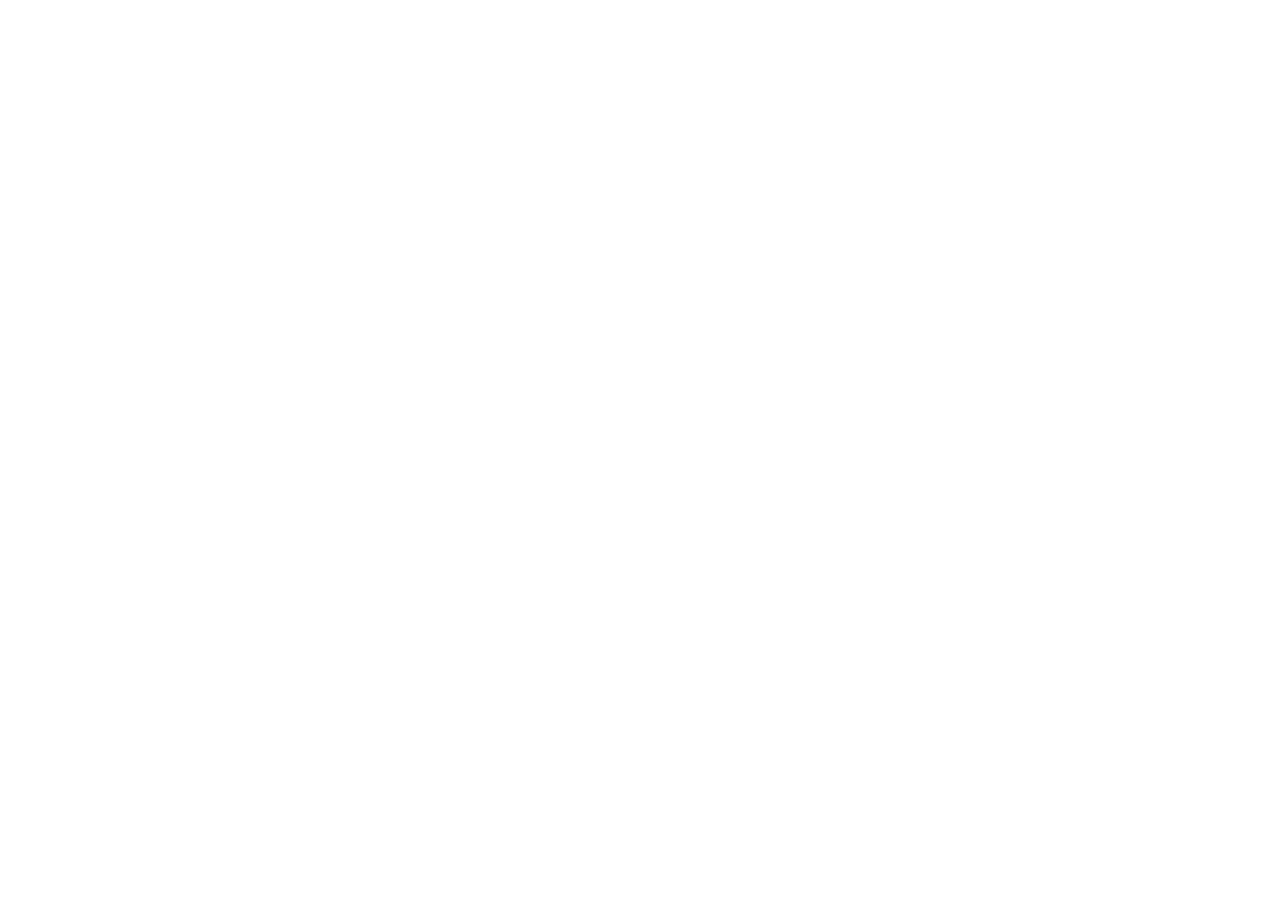
==== index.html @ 720f661f "donate today" ====
<!DOCTYPE html>
<html lang="en">
<head>
    <meta charset="UTF-8">
    <meta http-equiv="X-UA-Compatible" content="IE=edge">
    <meta name="viewport" content="width=device-width, initial-scale=1.0">
    <link rel="stylesheet" href="style.css">
    <title>Donate Today</title>
</head>
<body>
    
</body>
</html>
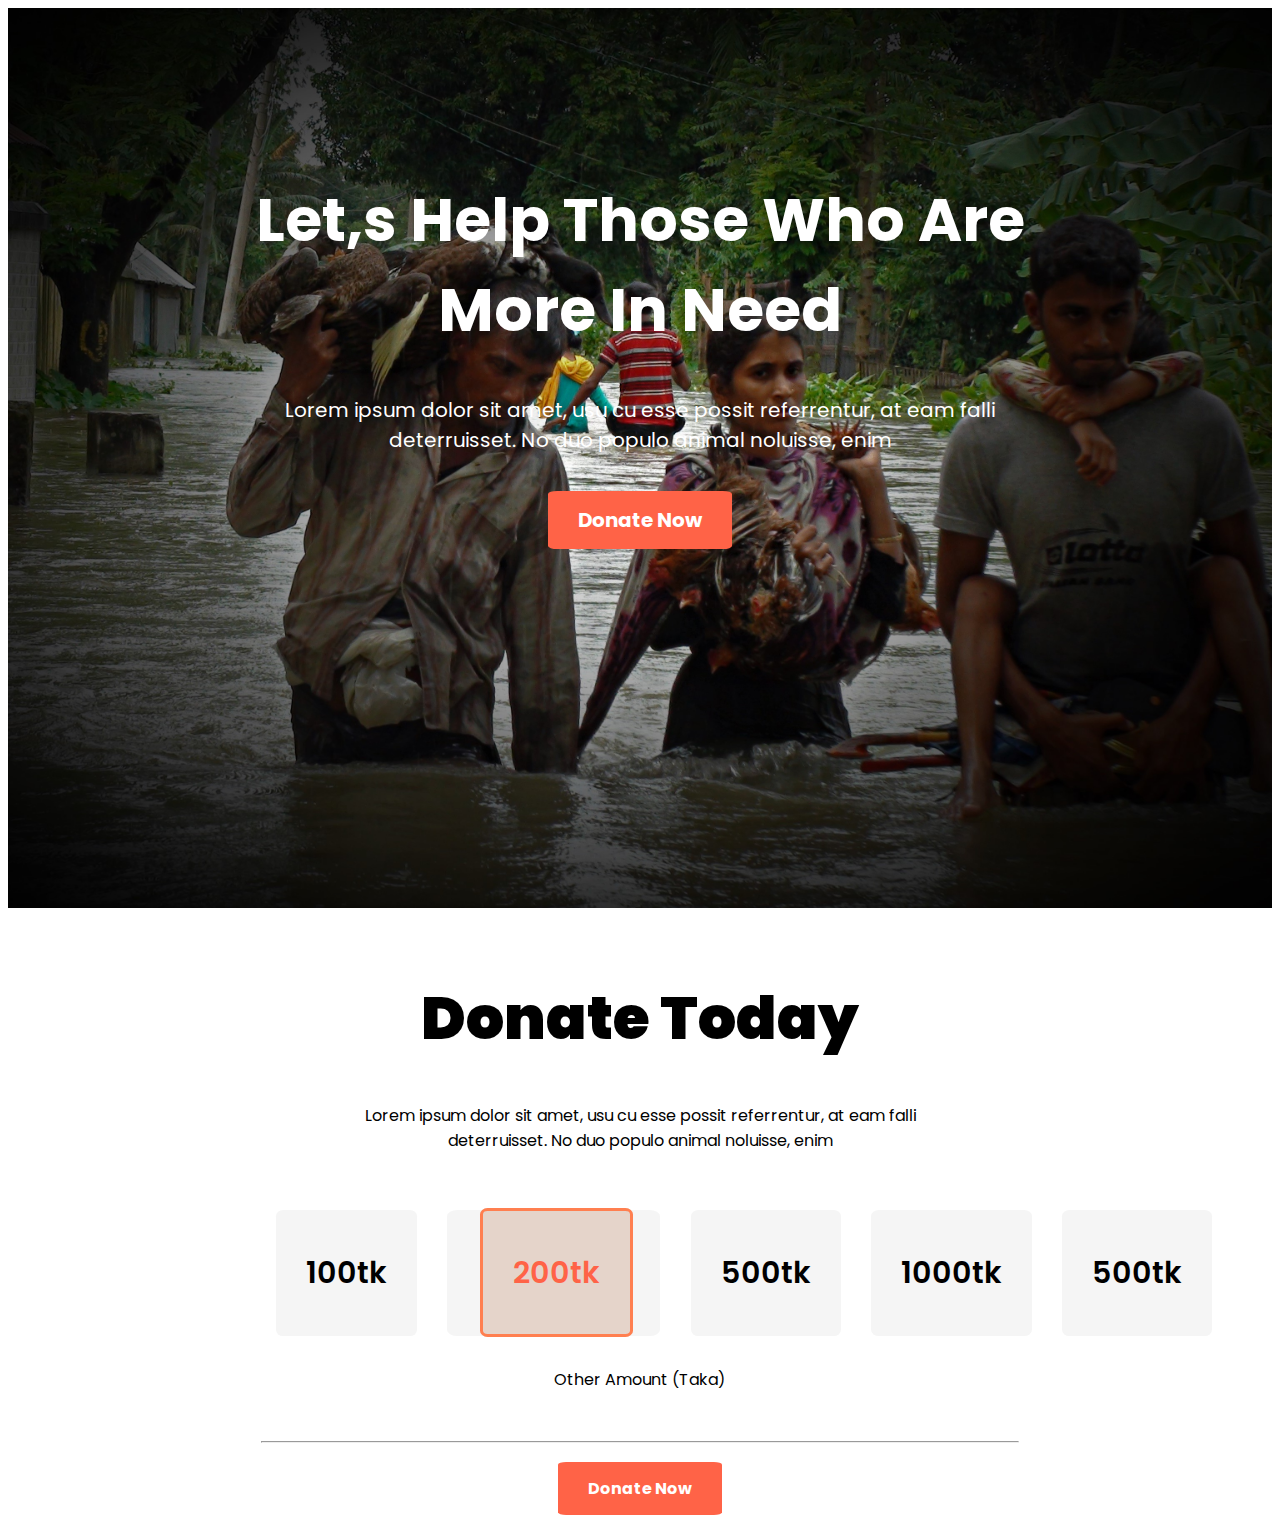
==== commit fa3f1f14: "add" ====
--- a/index.html
+++ b/index.html
@@ -4,10 +4,47 @@
     <meta charset="UTF-8">
     <meta http-equiv="X-UA-Compatible" content="IE=edge">
     <meta name="viewport" content="width=device-width, initial-scale=1.0">
+    <link rel="preconnect" href="https://fonts.googleapis.com">
+<link rel="preconnect" href="https://fonts.gstatic.com" crossorigin>
+<link href="https://fonts.googleapis.com/css2?family=Poppins&display=swap" rel="stylesheet">
     <link rel="stylesheet" href="style.css">
     <title>Donate Today</title>
 </head>
 <body>
+    <section class="top1">
+        <div class="lets-help">
+        <h1>Let,s Help Those Who Are <br> More In Need</h1>
+        <p>Lorem ipsum dolor sit amet, usu cu esse possit referrentur, at eam falli <br> deterruisset. No duo populo animal noluisse, enim</p><br>
+        <a class="donate1" target="_blank" href="">Donate Now</a>
+        </div>
+    </section><br>
+    <section>
+        <div class="donate2">
+            <h1> <b>Donate Today</b> </h1>
+            <p>Lorem ipsum dolor sit amet, usu cu esse possit referrentur, at eam falli <br>
+                deterruisset. No duo populo animal noluisse, enim
+            </p><br>
+        </div>
+        <div class="tk">
+            <p>100tk</p>
+            <p><span class="tk200">200tk</span></p>
+            <p>500tk</p>
+            <p>1000tk</p>
+            <p>500tk</p>
+
+        </div>
+        <div class="other-tk">
+            <p>Other Amount (Taka)</p><br>
+            <hr class="bas"><br>
+            <a class="donate1" target="_blank" href="">Donate Now</a>
+        </div>
+
+    </section><br>
+    <section>
+        <div>
+
+        </div>
+    </section>
     
 </body>
 </html>--- a/style.css
+++ b/style.css
@@ -0,0 +1,68 @@
+
+
+body{
+    font-family: 'Poppins', sans-serif;
+    
+}
+h1{
+    font-size: 60px;
+}
+.top1{
+    background-image: url(img/donation3.jpg);
+    background-repeat: no-repeat;
+    height:100vh;
+    width: 100%;
+    background-position: center;
+    background-repeat: no-repeat;
+    background-size: cover;
+}
+.lets-help{
+    text-align: center;
+    color: white;
+    font-size: 20px;
+    padding: 10%;
+}
+.donate1{
+    text-decoration: none;
+    font-weight: 700;
+    color: white;
+    padding: 15px 30px ;
+    background-color: tomato;
+    margin: 150px;
+    border-radius: 5%;
+}
+.donate2{
+    text-align: center;
+}
+.tk{
+    display: flex;
+    margin-left: 20%;
+    margin-right: 20%;
+    text-align: center;
+    font-size: 30px;
+    font-weight: 600;
+}
+.tk p {
+    background-color: whitesmoke;
+    margin: 2%;
+    padding: 40px 30px;
+    border-radius: 5%;
+}
+
+.tk  .tk200{
+    background-color: rgba(170, 90, 41, 0.212);
+    margin: 2%;
+    padding: 40px 30px;
+    border-radius: 5%;
+    border: 3px solid coral;
+    color: tomato;  
+    text-align: center; 
+    
+}
+.other-tk{
+    text-align: center;
+}
+.bas{
+    margin-left: 20%;
+    margin-right: 20%;
+}
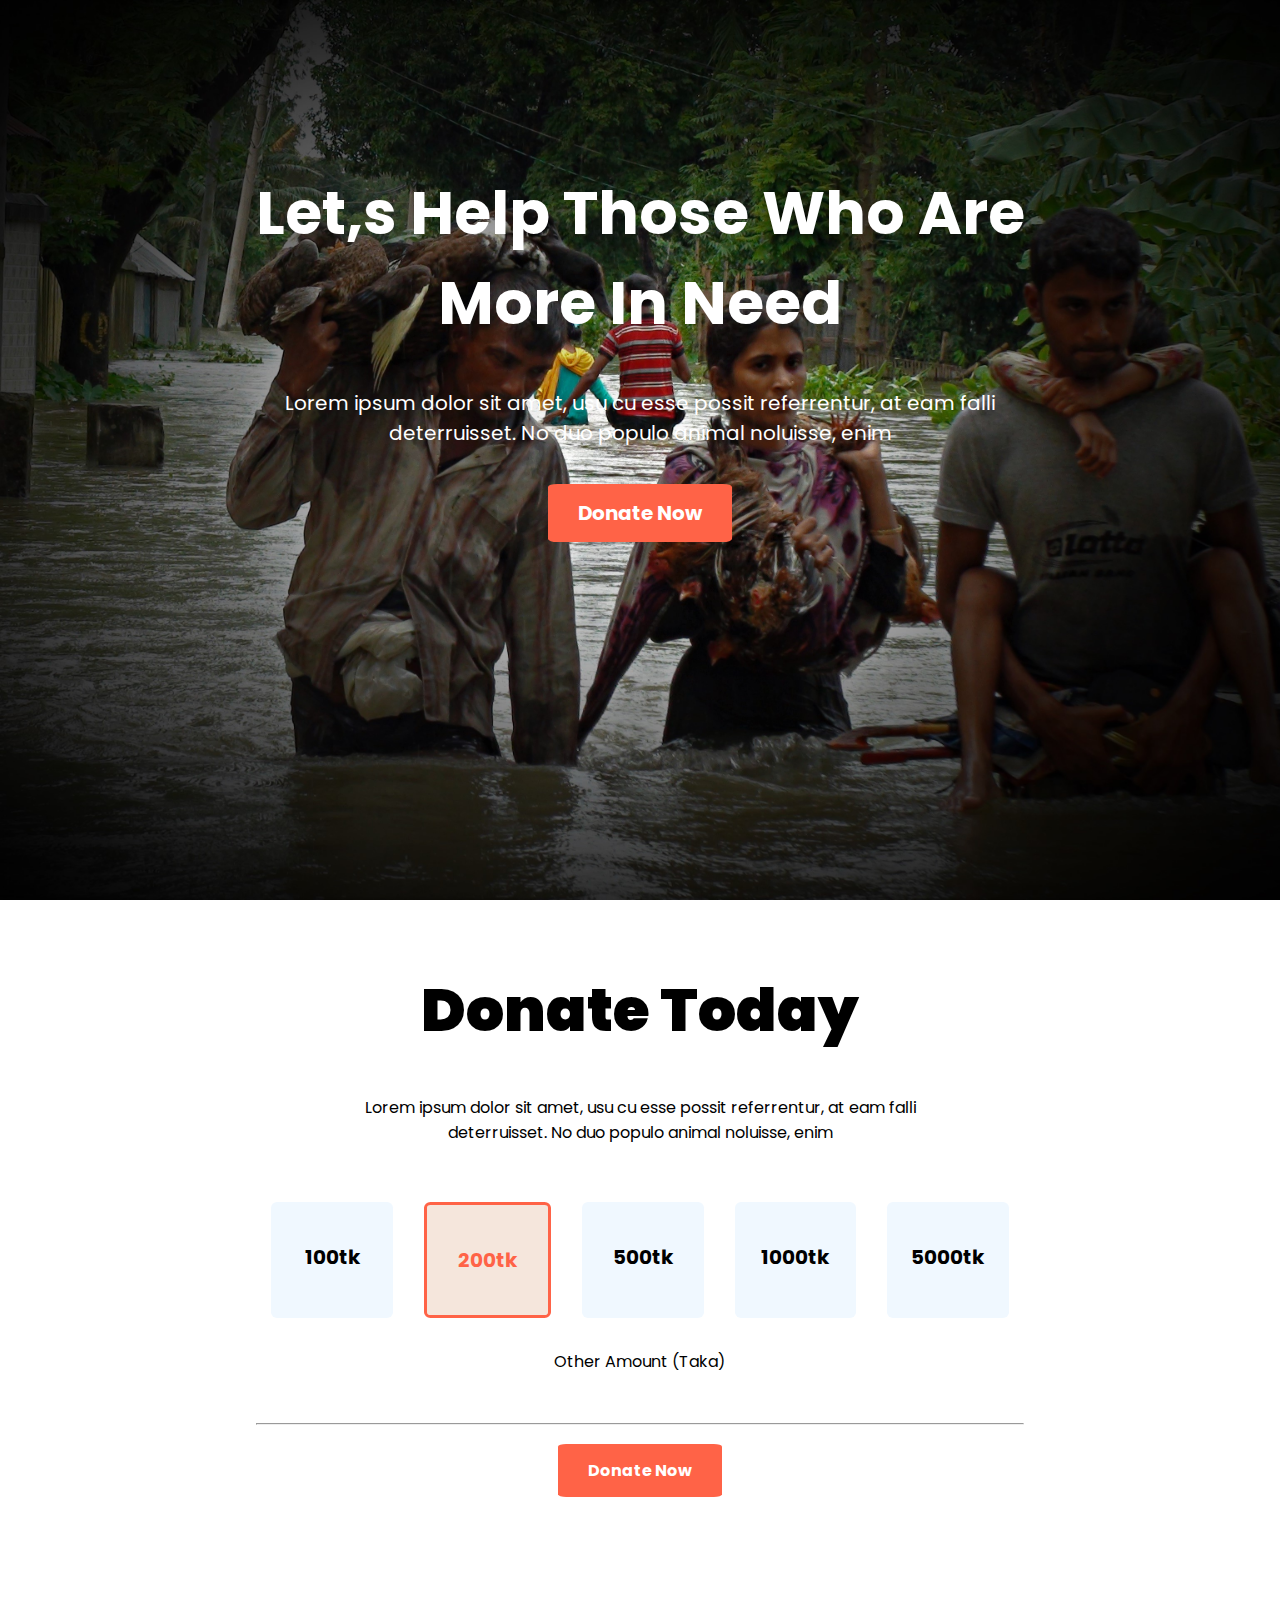
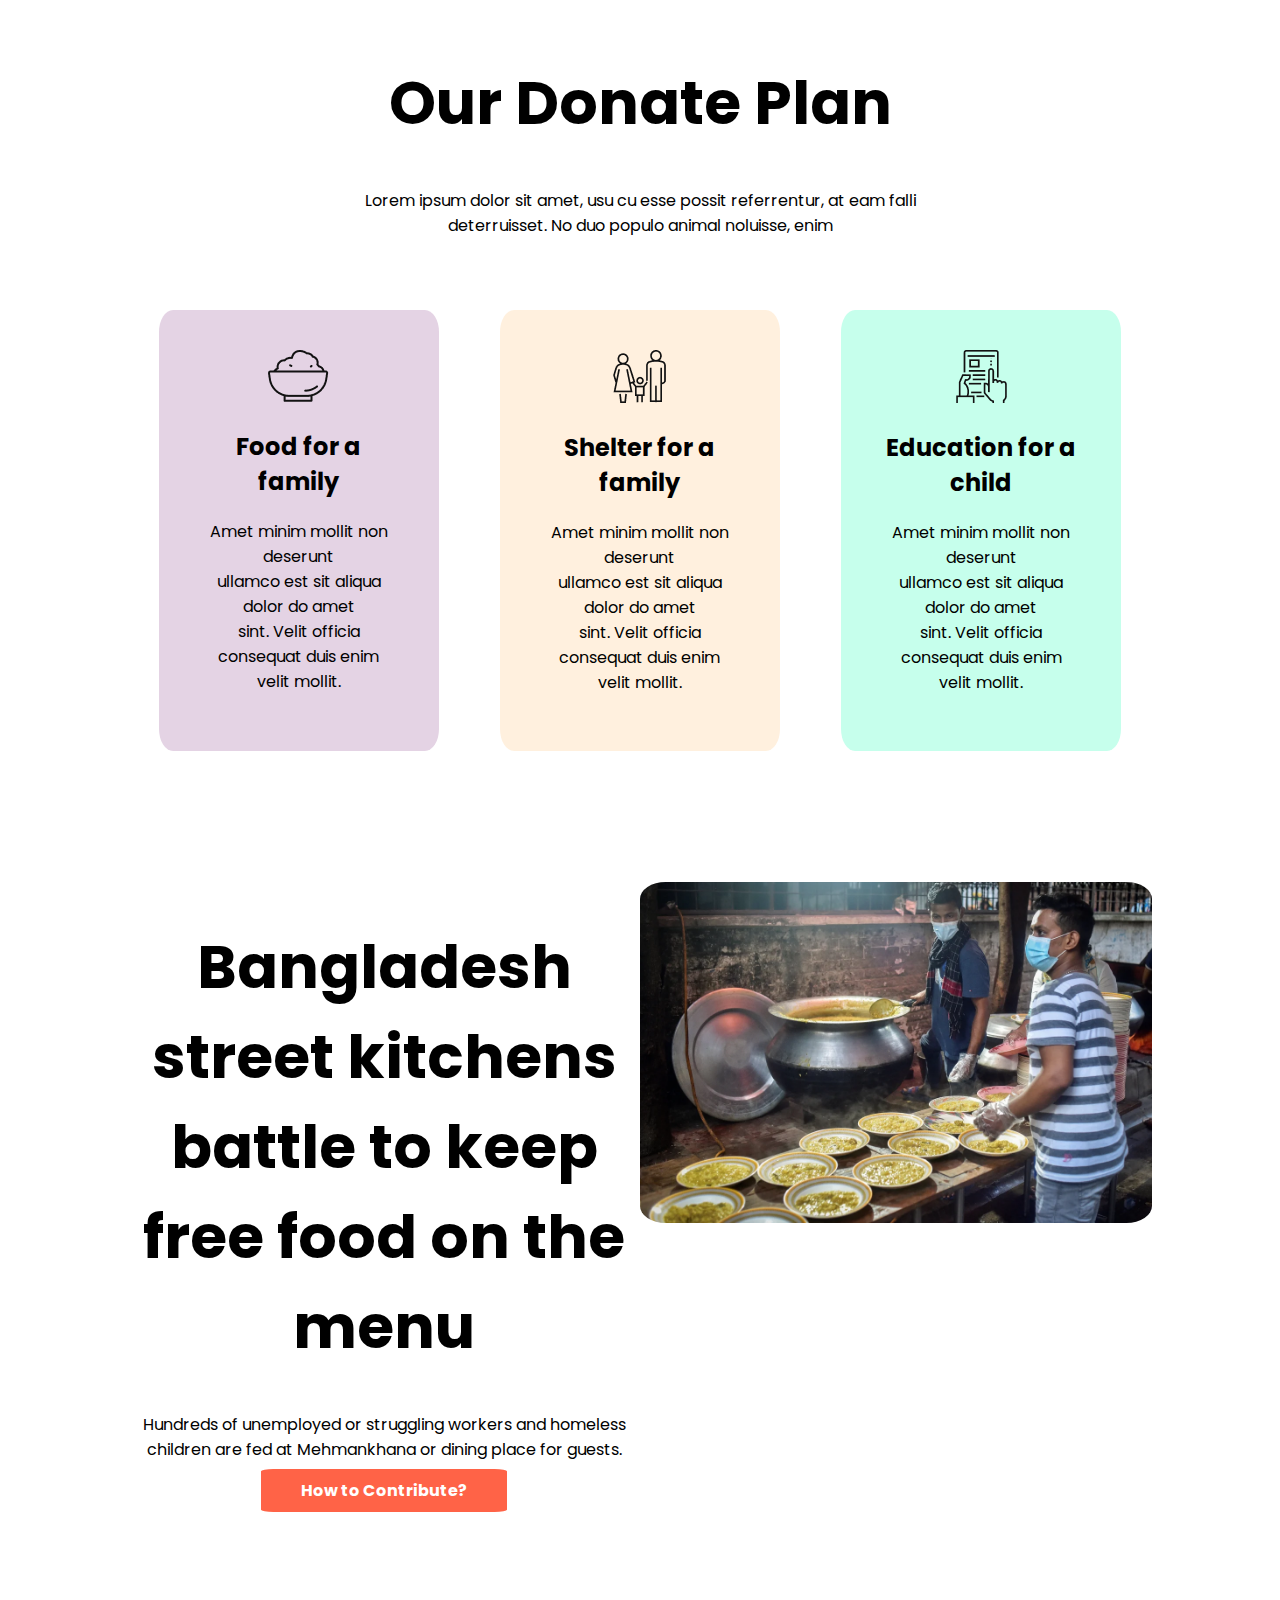
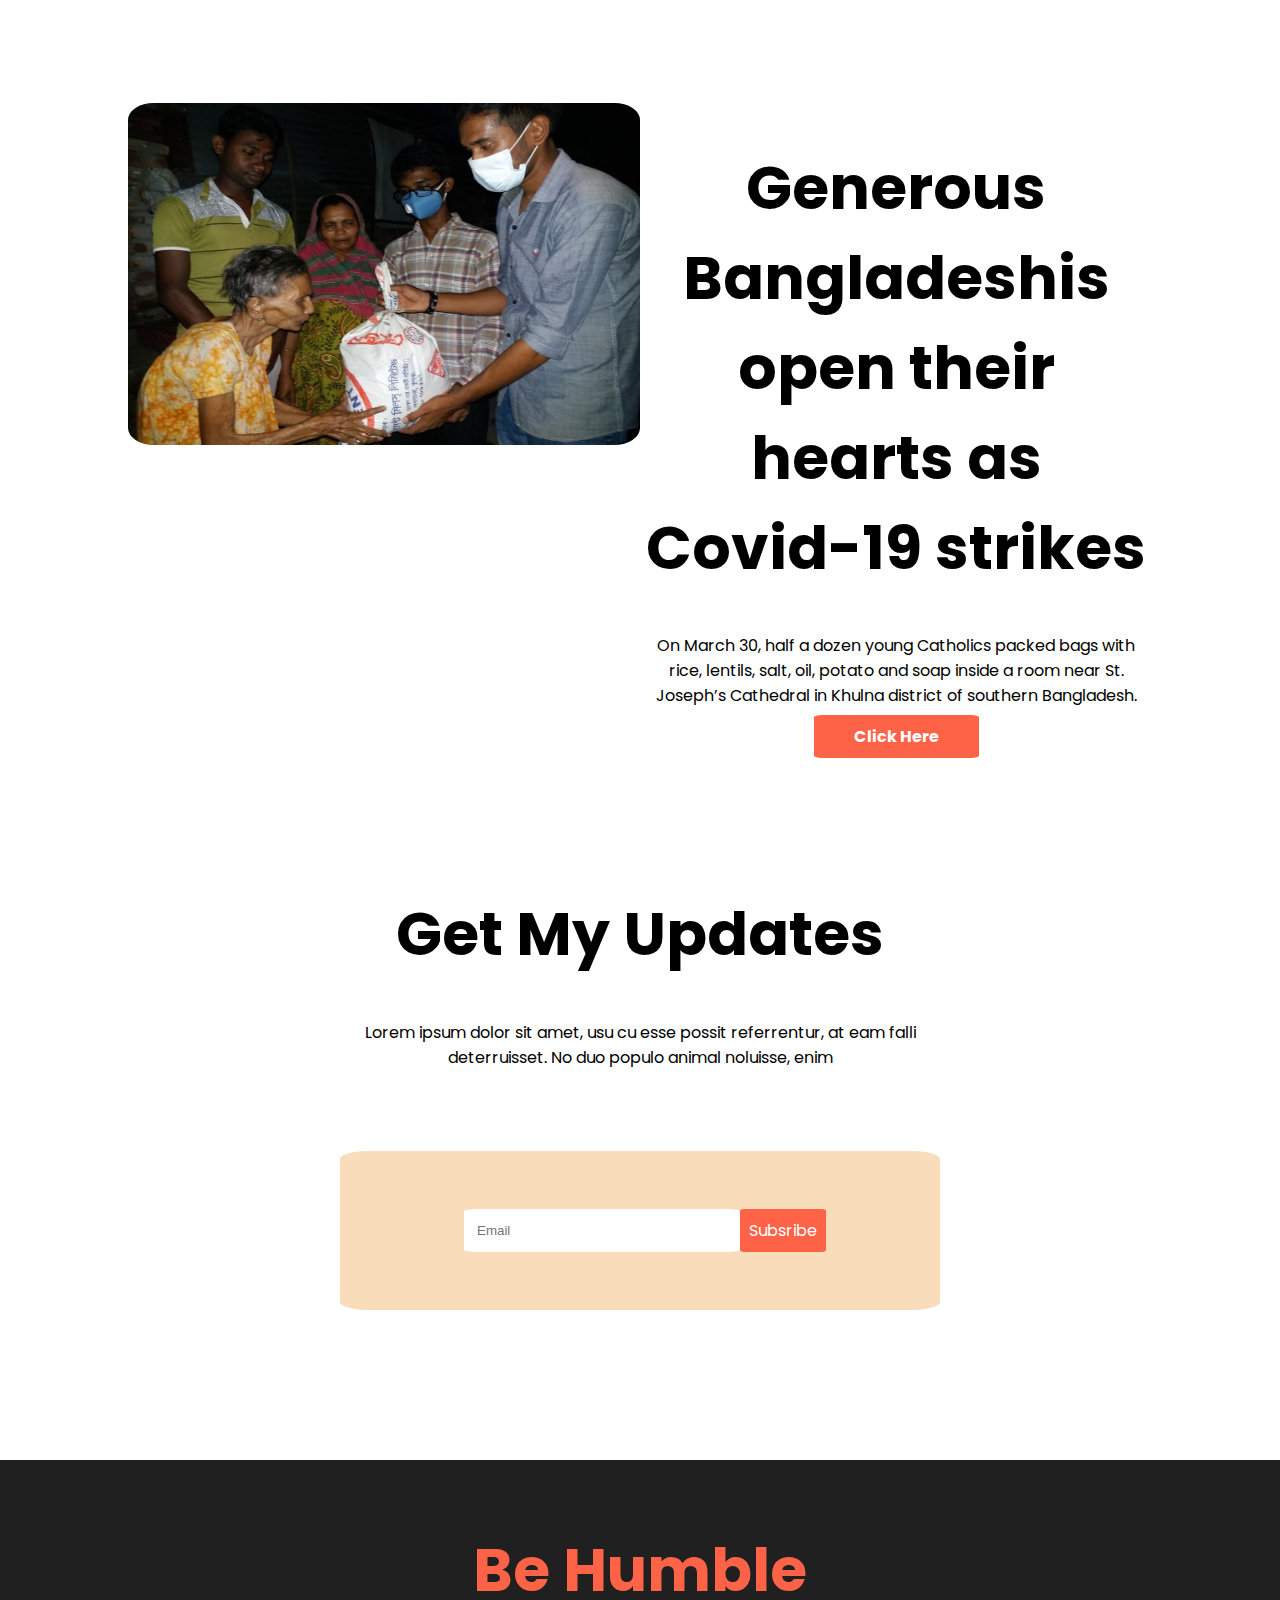
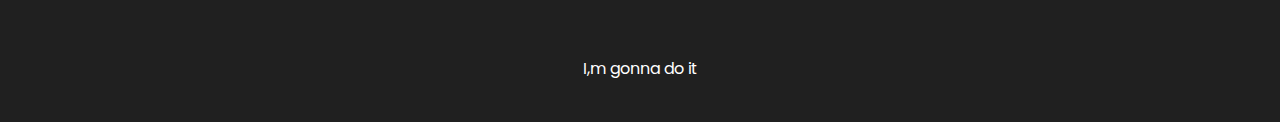
==== commit 77f51fc1: "addall" ====
--- a/index.html
+++ b/index.html
@@ -18,33 +18,108 @@
         <a class="donate1" target="_blank" href="">Donate Now</a>
         </div>
     </section><br>
-    <section>
-        <div class="donate2">
-            <h1> <b>Donate Today</b> </h1>
-            <p>Lorem ipsum dolor sit amet, usu cu esse possit referrentur, at eam falli <br>
-                deterruisset. No duo populo animal noluisse, enim
-            </p><br>
-        </div>
-        <div class="tk">
-            <p>100tk</p>
-            <p><span class="tk200">200tk</span></p>
-            <p>500tk</p>
-            <p>1000tk</p>
-            <p>500tk</p>
-
-        </div>
-        <div class="other-tk">
-            <p>Other Amount (Taka)</p><br>
-            <hr class="bas"><br>
-            <a class="donate1" target="_blank" href="">Donate Now</a>
-        </div>
-
-    </section><br>
+    <div class="donate2">
+        <h1> <b>Donate Today</b> </h1>
+        <p>Lorem ipsum dolor sit amet, usu cu esse possit referrentur, at eam falli <br>
+            deterruisset. No duo populo animal noluisse, enim
+        </p><br>
+      
+        
+    <section class="tk">
+        <div class="tk1">100tk</div>
+        <div class="tk2">200tk</div>
+        <div class="tk3">500tk</div>
+        <div class="tk4">1000tk</div>
+        <div class="tk5">5000tk</div>   
+    </section>
+    <div class="other-tk">
+        <p>Other Amount (Taka)</p><br>
+        <hr class="bas"><br>
+        <a class="donate1" target="_blank" href="">Donate Now</a>
+    </div>
+        <br>
     <section>
         <div>
 
         </div>
     </section>
+     <div class="plan">
+        <h1 >Our Donate Plan</h1>
+        <p>Lorem ipsum dolor sit amet, usu cu esse possit referrentur, at eam falli <br>deterruisset. No duo populo animal noluisse, enim</p>
+    </div><br>
+
+    <section class="our-plan">
+         <div class="food-for"><img src="img/food.png" alt="">
+            <h2>Food for a family</h2>
+            <p>Amet minim mollit non deserunt<br>
+                ullamco est sit aliqua dolor do amet<br>
+                sint. Velit officia consequat duis enim<br>
+                velit mollit.</p>
+
+        </div>
+        <div class="food-for2">
+            <img src="img/shelter.png" alt="">
+            <h2>Shelter for a family
+            </h2>
+            <p>Amet minim mollit non deserunt <br>
+                ullamco est sit aliqua dolor do amet<br>
+                sint. Velit officia consequat duis enim<br>
+                velit mollit.</p>
+        </div>
+        <div class="food-for3">
+            <img src="img/Frame-1.png" alt="">
+            <h2>Education for a child</h2>
+            <p>Amet minim mollit non deserunt <br>
+                ullamco est sit aliqua dolor do amet <br>
+                sint. Velit officia consequat duis enim <br>
+                velit mollit.</p>
+            
+        </div>
+    </section>
+    <section class="Bangladesh">
+        <div class="Bangladesh-t">
+            <h1>Bangladesh street kitchens battle to keep free food on the menu</h1>
+             <p>Hundreds of unemployed or struggling workers and homeless children are fed at Mehmankhana or dining place for guests.
+            </p>
+            <a class="Bangladesh-tt" target="_blank" href="">How to Contribute?</a>
+
+        </div>
+        <div class="Bangladesh-t">
+            <img src="img/aak.jpg" alt="">
+        </div>
+    </section>
+    <section class="Bangladesh">
+        <div class="Bangladesh-t"><img src="img/aak2.png" alt="">
+
+        </div>
+        <div  class="Bangladesh-t">
+            <h1>Generous Bangladeshis open their hearts as Covid-19 strikes</h1>
+        <p>On March 30, half a dozen young Catholics packed bags with rice, lentils, salt, oil, potato and soap inside a room near St. Joseph’s Cathedral in Khulna district of southern Bangladesh.</p>
+        <a target="_blank" class="Bangladesh-tt" href="">Click Here </a>
+        </div>
+    </section>
+
+
+    <section class="update">
+        <div>
+            <h1>Get My Updates</h1>
+            <p>Lorem ipsum dolor sit amet, usu cu esse possit referrentur, at eam falli
+             <br>   deterruisset. No duo populo animal noluisse, enim
+            </p><br>
+        </div>
+        <form action="">
+            <div class="input-section">
+                <div class="input-smail">
+                    <input type="text" placeholder="Email">
+                    <a target="_blank" href="https://www.youtube.com/c/JhankarMahbub">Subsribe</a>
+                </div>
+            </div>
+        </form>
+    </section>
+   <footer>
+    <h1><span class="be"> Be Humble</span></h1>
+    <p>I,m gonna do it</p>
+   </footer>
     
 </body>
 </html>--- a/style.css
+++ b/style.css
@@ -2,6 +2,7 @@
 
 body{
     font-family: 'Poppins', sans-serif;
+    margin: 0;
     
 }
 h1{
@@ -13,7 +14,6 @@
     height:100vh;
     width: 100%;
     background-position: center;
-    background-repeat: no-repeat;
     background-size: cover;
 }
 .lets-help{
@@ -36,28 +36,47 @@
 }
 .tk{
     display: flex;
-    margin-left: 20%;
-    margin-right: 20%;
-    text-align: center;
-    font-size: 30px;
-    font-weight: 600;
+   margin-left: 20%;
+   margin-right: 20%;
+   font-size: 20px;
+   font-weight: bold;
 }
-.tk p {
-    background-color: whitesmoke;
+.tk1{
+    width: 14%;
+    padding: 40px 10px;
+    background-color: aliceblue;
     margin: 2%;
-    padding: 40px 30px;
+    border-radius: 5%;
+
+}
+.tk2{width: 14%;
+    padding: 40px 10px;
+    background-color: rgba(186, 84, 11, 0.145);
+    margin: 2%;
+    border: 3px solid tomato;
+    color: tomato;
     border-radius: 5%;
 }
-
-.tk  .tk200{
-    background-color: rgba(170, 90, 41, 0.212);
+.tk3{
+    width: 14%;
+    padding: 40px 10px;
+    background-color: aliceblue;
     margin: 2%;
-    padding: 40px 30px;
     border-radius: 5%;
-    border: 3px solid coral;
-    color: tomato;  
-    text-align: center; 
-    
+}
+.tk4{
+    width: 14%;
+    padding: 40px 10px;
+    background-color: aliceblue;
+    margin: 2%;
+    border-radius: 5%;
+}
+.tk5{
+    width: 14%;
+    padding: 40px 10px;
+    background-color: aliceblue;
+    margin: 2%;
+    border-radius: 5%;
 }
 .other-tk{
     text-align: center;
@@ -66,3 +85,100 @@
     margin-left: 20%;
     margin-right: 20%;
 }
+.plan{
+    text-align: center;
+    margin-top: 150px;
+}
+.our-plan{
+    display: flex
+    ;
+    margin-left: 10%;
+    margin-right: 10%;
+}
+.food-for{
+    width: 30%;
+    margin: 3%;
+    padding: 40px;
+    background-color: rgba(216, 191, 216, 0.696);
+    border-radius: 5%;
+}
+.food-for2{
+    width: 30%;
+    margin: 3%;
+    padding: 40px;
+    border-radius: 5%;
+    background-color: rgba(255, 228, 196, 0.552);
+}
+.food-for3{
+    width: 30%;
+    margin: 3%;
+    padding:40px;
+    border-radius:5%;
+    background-color: rgba(127, 255, 212, 0.442);
+}
+.Bangladesh{
+    display: flex;
+    margin-top: 100px;
+    margin-left: 10%;
+    margin-right: 10%;
+}
+.Bangladesh-t{
+    width: 50%;
+    border-radius: 5%;
+    margin-bottom: 100px;
+ 
+}
+
+.Bangladesh img{
+    width: 100%;
+    border-radius: 5%;
+}
+.Bangladesh-tt{
+    text-decoration: none;
+    font-weight: 700;
+    padding: 10px 40px;
+    background-color: tomato;
+    color: white;
+    border-radius: 5%;
+
+}
+.input-section{
+    width:600px;
+    margin: auto;
+    margin-top: 40px;
+    background-color: rgba(234, 130, 11, 0.281);
+    border-radius: 5%;
+   
+}
+.input-smail{
+    padding: 58px;
+    margin-left: 11%;
+    display: flex;
+   
+    border-radius: 5%;
+   
+}
+.input-smail input{
+    padding:13px;
+    border: none;
+    background-color: white;
+    width:250px;
+    border-radius: 5%;
+}
+.input-smail a{
+    text-decoration: none;
+    background-color: tomato;
+    padding: 9px;
+    color: white;
+    border-radius: 5%;
+}
+footer{
+    text-align: center;
+    background-color: rgba(0, 0, 0, 0.874);
+    padding: 2%;
+    margin-top: 150px;
+    color: white;
+}
+footer .be{
+    color: tomato;
+}